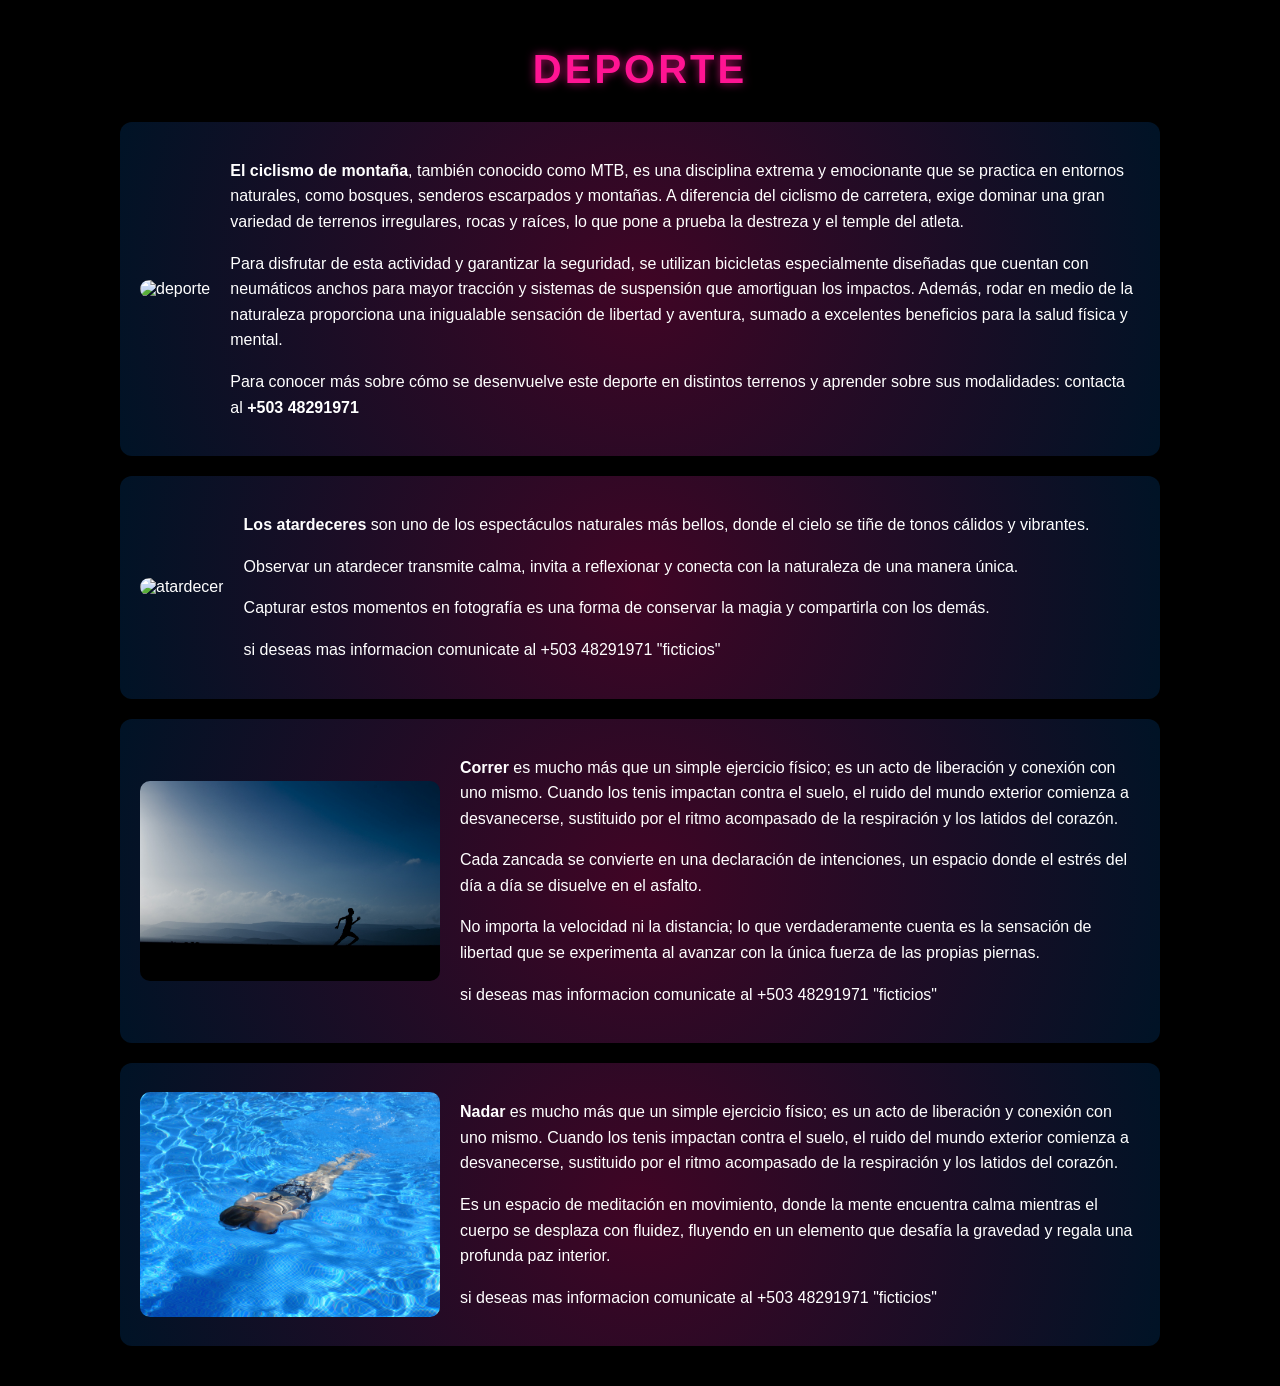
==== Servicios/deporte.html @ 5173ce1d "Subida inicial del sitio Sitio_Kevin" ====
<!DOCTYPE html>
<html lang="es">
<head>
    <meta charset="UTF-8">
    <meta name="viewport" content="width=device-width, initial-scale=1.0">
    <title>Deporte</title>
     <link rel="stylesheet" href="deporte.css"> <!-- Enlaza tu hoja de estilos CSS -->
</head>
<body> <!-- Apertura del cuerpo del documento: todo lo visible en la página va aquí -->

    <h1>Deporte</h1> <!-- Encabezado principal de nivel 1, muestra el título "Deporte" -->

    <div class="card"> <!-- Contenedor principal con clase "card", agrupa imagen y texto como una tarjeta -->

        <img src="../imagenes/Manuel.jpg" alt="deporte"> <!-- Imagen de la tarjeta: 
             - src: ruta del archivo de imagen 
             - alt: texto alternativo si la imagen no carga -->

        <div class="card-text"> <!-- Contenedor del texto dentro de la tarjeta -->

            <p><strong>El ciclismo de montaña</strong>, también conocido como MTB, 
            es una disciplina extrema y emocionante que se practica en entornos naturales, 
            como bosques, senderos escarpados y montañas. 
            A diferencia del ciclismo de carretera, exige dominar una gran variedad de terrenos irregulares, 
            rocas y raíces, lo que pone a prueba la destreza y el temple del atleta.</p> <!-- Primer párrafo descriptivo, con <strong> para resaltar -->

            <p>Para disfrutar de esta actividad y garantizar la seguridad, 
            se utilizan bicicletas especialmente diseñadas que cuentan con neumáticos anchos para mayor tracción 
            y sistemas de suspensión que amortiguan los impactos. 
            Además, rodar en medio de la naturaleza proporciona una inigualable sensación de libertad y aventura, 
            sumado a excelentes beneficios para la salud física y mental.</p> <!-- Segundo párrafo: explica equipamiento y beneficios -->

            <p>Para conocer más sobre cómo se desenvuelve este deporte en distintos terrenos 
            y aprender sobre sus modalidades: contacta al <strong>+503 48291971</strong></p> <!-- Tercer párrafo: información de contacto, número resaltado -->

        </div> <!-- Cierre del contenedor de texto -->

    </div> <!-- Cierre del contenedor de la tarjeta -->
    <!-- Tarjeta 2: Atardeceres -->
    <div class="card">
        <img src="../imagenes/atardecer.jpg" alt="atardecer"> <!-- Imagen del atardecer -->
        <div class="card-text">
            <p><strong>Los atardeceres</strong> son uno de los espectáculos naturales más bellos, donde el cielo se tiñe de tonos cálidos y vibrantes.</p>
            <p>Observar un atardecer transmite calma, invita a reflexionar y conecta con la naturaleza de una manera única.</p>
            <p>Capturar estos momentos en fotografía es una forma de conservar la magia y compartirla con los demás.</p>
            <p>si deseas mas informacion comunicate al +503 48291971 "ficticios"</p>
        </div>
    </div>

    <!-- Tarjeta 3: correr -->
    <div class="card">
        <img src="../imagenes/correr.jpg" alt="correr"> <!-- Imagen del atardecer -->
        <div class="card-text">
            <p><strong>Correr</strong> es mucho más que un simple ejercicio físico; es un acto de liberación y conexión con uno mismo. Cuando los tenis impactan contra el suelo, el ruido del mundo exterior comienza a desvanecerse, sustituido por el ritmo acompasado de la respiración y los latidos del corazón.</p>
            <p>Cada zancada se convierte en una declaración de intenciones, un espacio donde el estrés del día a día se disuelve en el asfalto.</p>
            <p>No importa la velocidad ni la distancia; lo que verdaderamente cuenta es la sensación de libertad que se experimenta al avanzar con la única fuerza de las propias piernas.</p>
            <p>si deseas mas informacion comunicate al +503 48291971 "ficticios"</p>
        </div>
    </div>

    <!-- Tarjeta 4: nadar -->
    <div class="card">
        <img src="../imagenes/nadar.jpg" alt="nadar"> <!-- Imagen del atardecer -->
        <div class="card-text">
            <p><strong>Nadar</strong> es mucho más que un simple ejercicio físico; es un acto de liberación y conexión con uno mismo. Cuando los tenis impactan contra el suelo, el ruido del mundo exterior comienza a desvanecerse, sustituido por el ritmo acompasado de la respiración y los latidos del corazón.</p>
            <p>Es un espacio de meditación en movimiento, donde la mente encuentra calma mientras el cuerpo se desplaza con fluidez, fluyendo en un elemento que desafía la gravedad y regala una profunda paz interior.</p>
            <p>si deseas mas informacion comunicate al +503 48291971 "ficticios"</p>
        </div>
    </div>

</body> <!-- Cierre del cuerpo del documento -->

</html>
---- Servicios/deporte.css ----
/* ======== ESTILO PARA ENCABEZADOS H1 ======== */
h1 {
    font-size: 2.5em;                  /* 🔥 Texto más grande para destacar */
    text-align: center;                /* Centrado en la página */
    color: #ff1493;                    /* Rosa fucsia intenso */
    text-transform: uppercase;         /* Convierte el texto a mayúsculas */
    letter-spacing: 3px;               /* Espaciado entre letras para elegancia */
    margin-bottom: 30px;               /* Espacio debajo del título */
    text-shadow: 0 0 10px rgba(255, 20, 147, 0.7); /* 🔥 Sombra brillante fucsia */
}


/* ======== ESTILOS GENERALES ======== */
body {
    background-color: #000;   /* Fondo negro sólido */
    font-family: Arial, sans-serif; /* Fuente limpia */
    color: #fff;              /* Texto blanco */
    margin: 0;
    padding: 20px;
}

/* ======== TARJETA DE INFORMACIÓN ======== */
.card {
    display: flex;                     /* Imagen y texto en fila (PC/Laptop) */
    align-items: center;               /* Centra verticalmente imagen y texto */
    gap: 20px;                         /* Espacio entre imagen y texto */

    /* 🔥 MODIFICADO: gradiente radial entre fucsia y azul con transparencia */
    background: radial-gradient(circle at center, 
    rgba(255, 20, 147, 0.25),   /* Fucsia claro (DeepPink) con 25% de opacidad */
    rgba(0, 128, 255, 0.15));   /* Azul intenso con 15% de opacidad */


    border-radius: 12px;               /* Bordes redondeados */
    padding: 20px;                     /* Espacio interno */
    max-width: 1000px;                 /* Ancho máximo de la tarjeta */
    margin: 20px auto;                 /* Centrada en la página */
}

/* Imagen dentro de la tarjeta */
.card img {
    max-width: 300px;                  /* Tamaño máximo de la imagen */
    border-radius: 10px;               /* Bordes redondeados */
    flex-shrink: 0;                     /* La imagen no se reduce demasiado */
}

/* Texto dentro de la tarjeta */
.card-text {
    flex: 1;                           /* El texto ocupa el espacio restante */
    line-height: 1.6;                  /* Espaciado entre líneas */
}

/* ======== RESPONSIVE PARA MÓVILES ======== */
@media (max-width: 768px) {
    .card {
        flex-direction: column;        /* Imagen arriba, texto abajo */
        text-align: center;            /* Centra el texto en móvil */
    }

    .card img {
        max-width: 100%;               /* Imagen ocupa todo el ancho disponible */
    }

    .card-text {
        margin-top: 15px;              /* Espacio entre imagen y texto */
    }
}
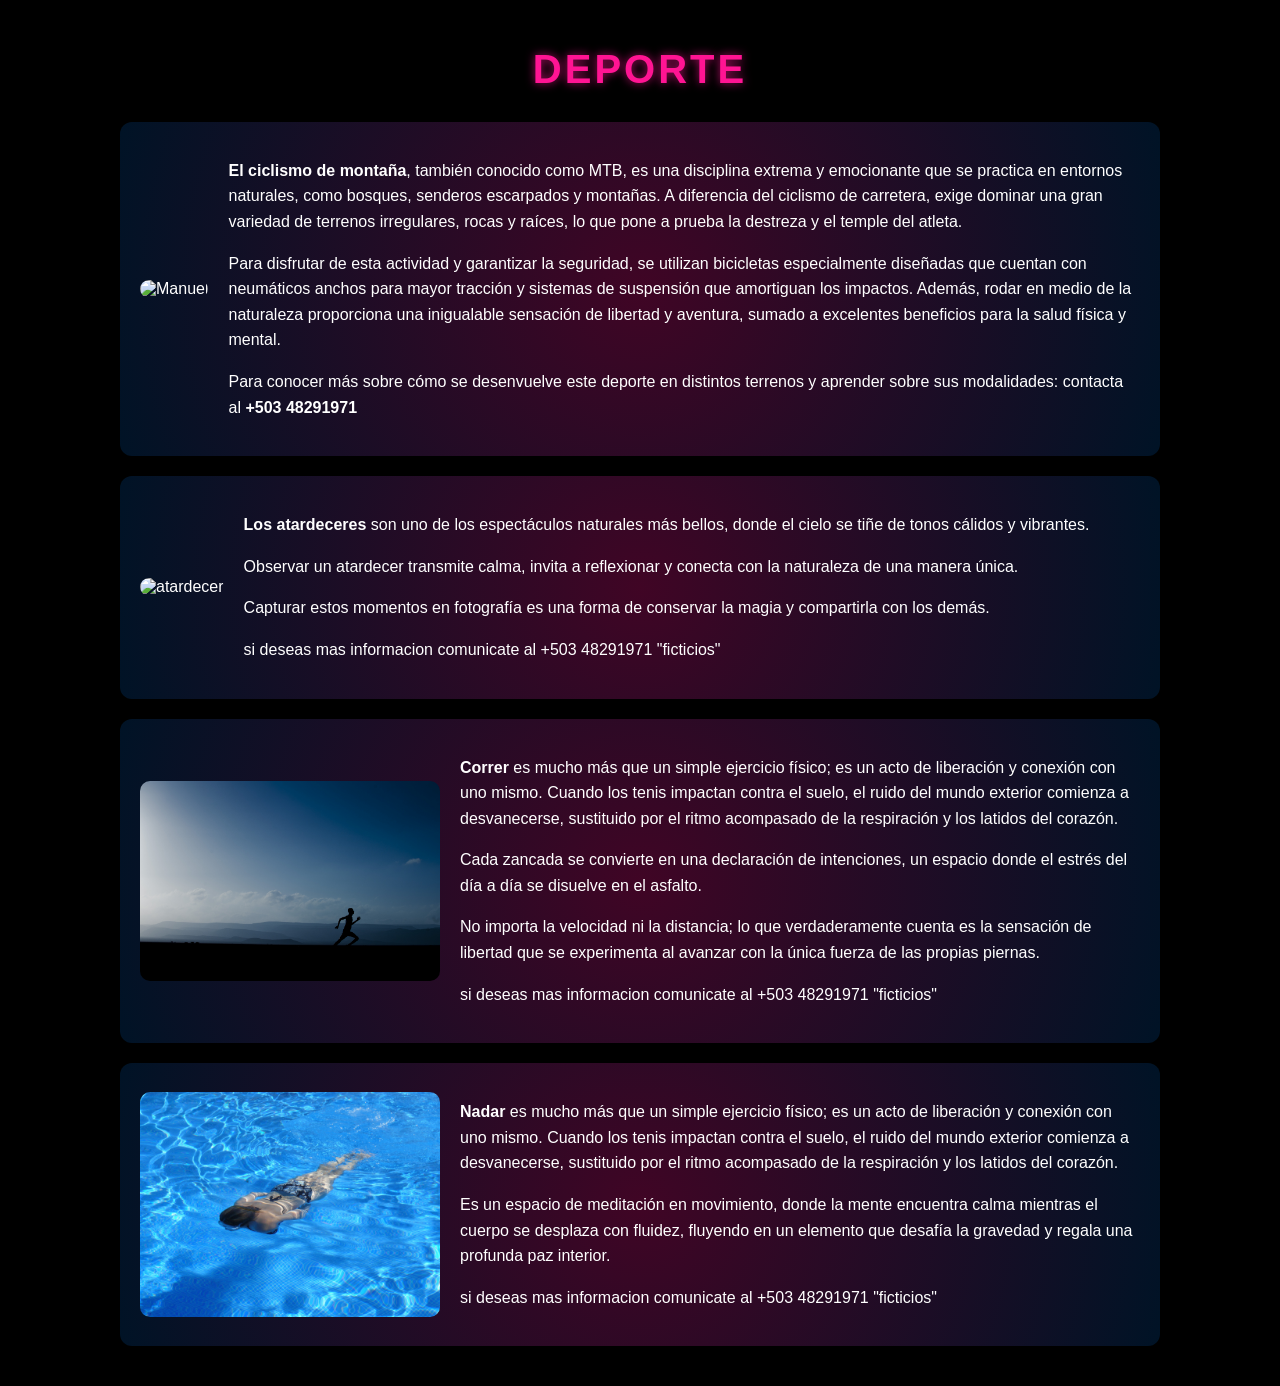
==== commit 0568016d: "Update deporte.html" ====
--- a/Servicios/deporte.html
+++ b/Servicios/deporte.html
@@ -12,7 +12,7 @@
 
     <div class="card"> <!-- Contenedor principal con clase "card", agrupa imagen y texto como una tarjeta -->
 
-        <img src="../imagenes/Manuel.jpg" alt="deporte"> <!-- Imagen de la tarjeta: 
+        <img src="../imagenes/Manuel.jpg" alt="Manuel"> <!-- Imagen de la tarjeta: 
              - src: ruta del archivo de imagen 
              - alt: texto alternativo si la imagen no carga -->
 
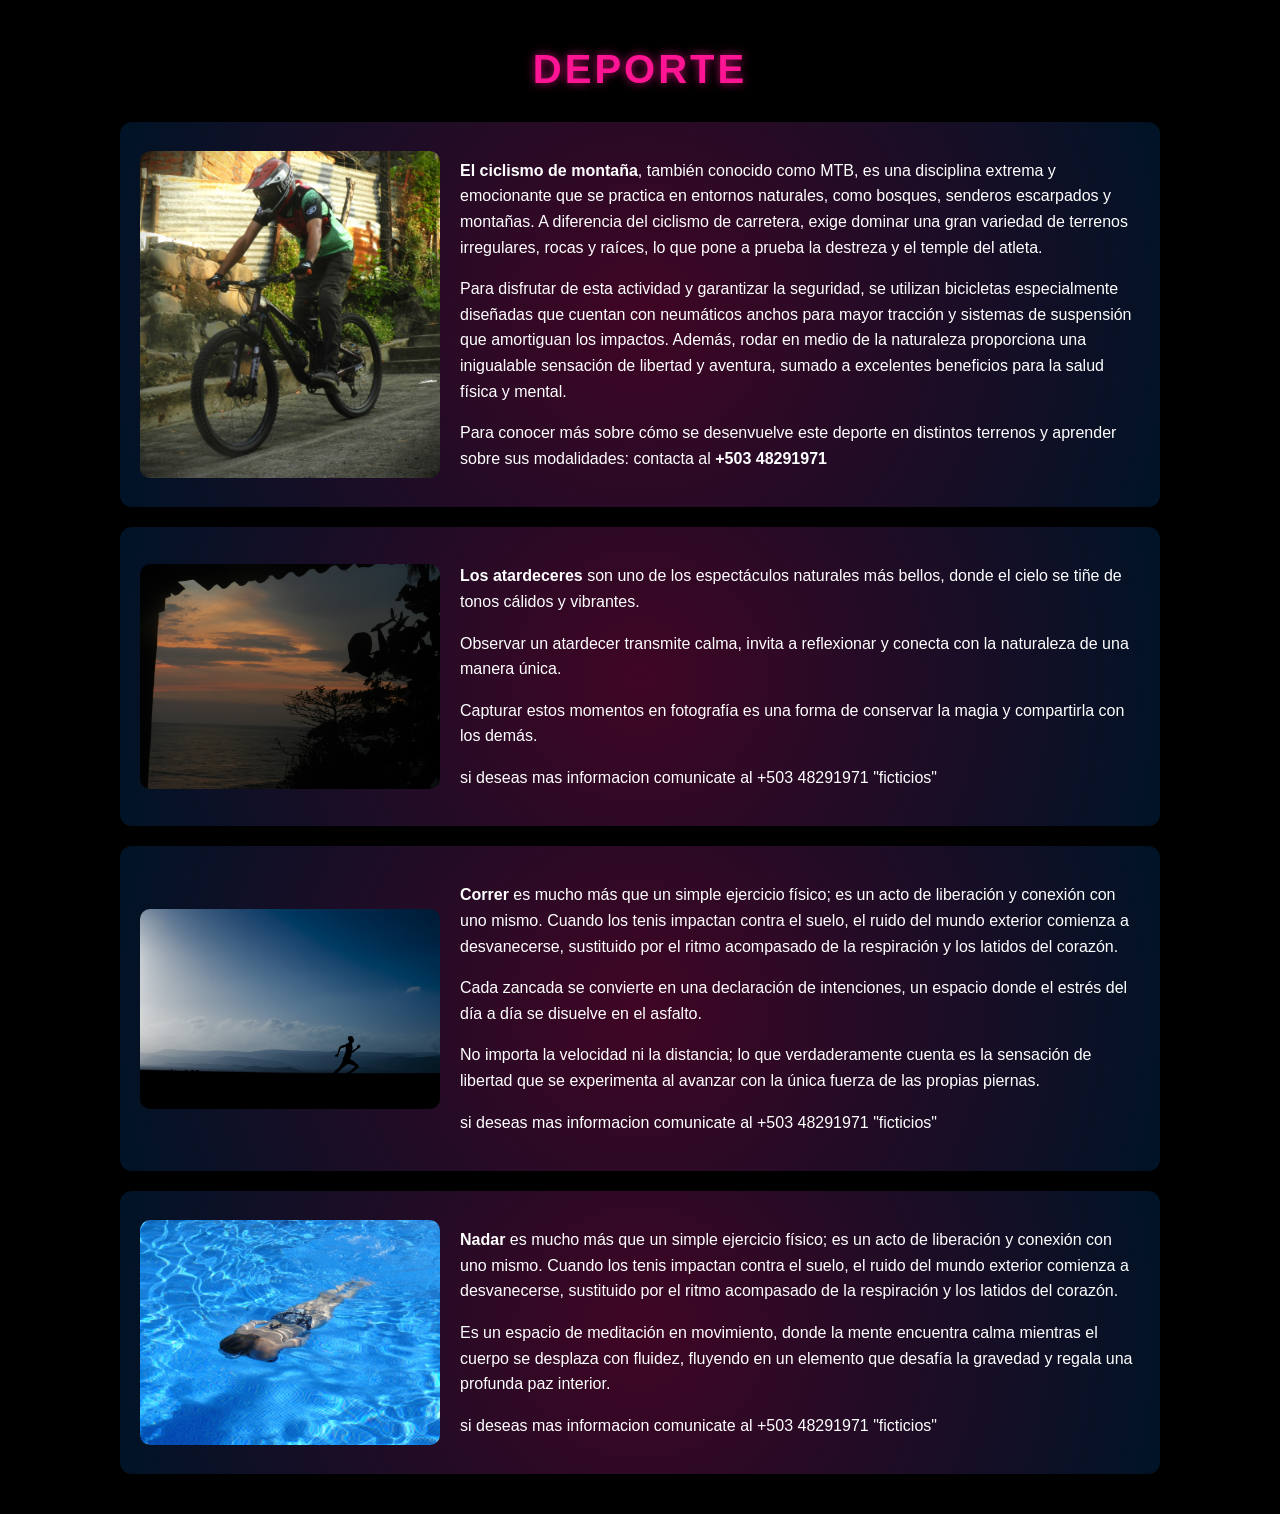
==== commit 644fa8a5: "Update deporte.html" ====
--- a/Servicios/deporte.html
+++ b/Servicios/deporte.html
@@ -12,7 +12,7 @@
 
     <div class="card"> <!-- Contenedor principal con clase "card", agrupa imagen y texto como una tarjeta -->
 
-        <img src="../imagenes/Manuel.jpg" alt="Manuel"> <!-- Imagen de la tarjeta: 
+        <img src="../imagenes/Manuel.JPG" alt="Manuel"> <!-- Imagen de la tarjeta: 
              - src: ruta del archivo de imagen 
              - alt: texto alternativo si la imagen no carga -->
 
@@ -38,7 +38,7 @@
     </div> <!-- Cierre del contenedor de la tarjeta -->
     <!-- Tarjeta 2: Atardeceres -->
     <div class="card">
-        <img src="../imagenes/atardecer.jpg" alt="atardecer"> <!-- Imagen del atardecer -->
+        <img src="../imagenes/atardecer.JPG" alt="atardecer"> <!-- Imagen del atardecer -->
         <div class="card-text">
             <p><strong>Los atardeceres</strong> son uno de los espectáculos naturales más bellos, donde el cielo se tiñe de tonos cálidos y vibrantes.</p>
             <p>Observar un atardecer transmite calma, invita a reflexionar y conecta con la naturaleza de una manera única.</p>
